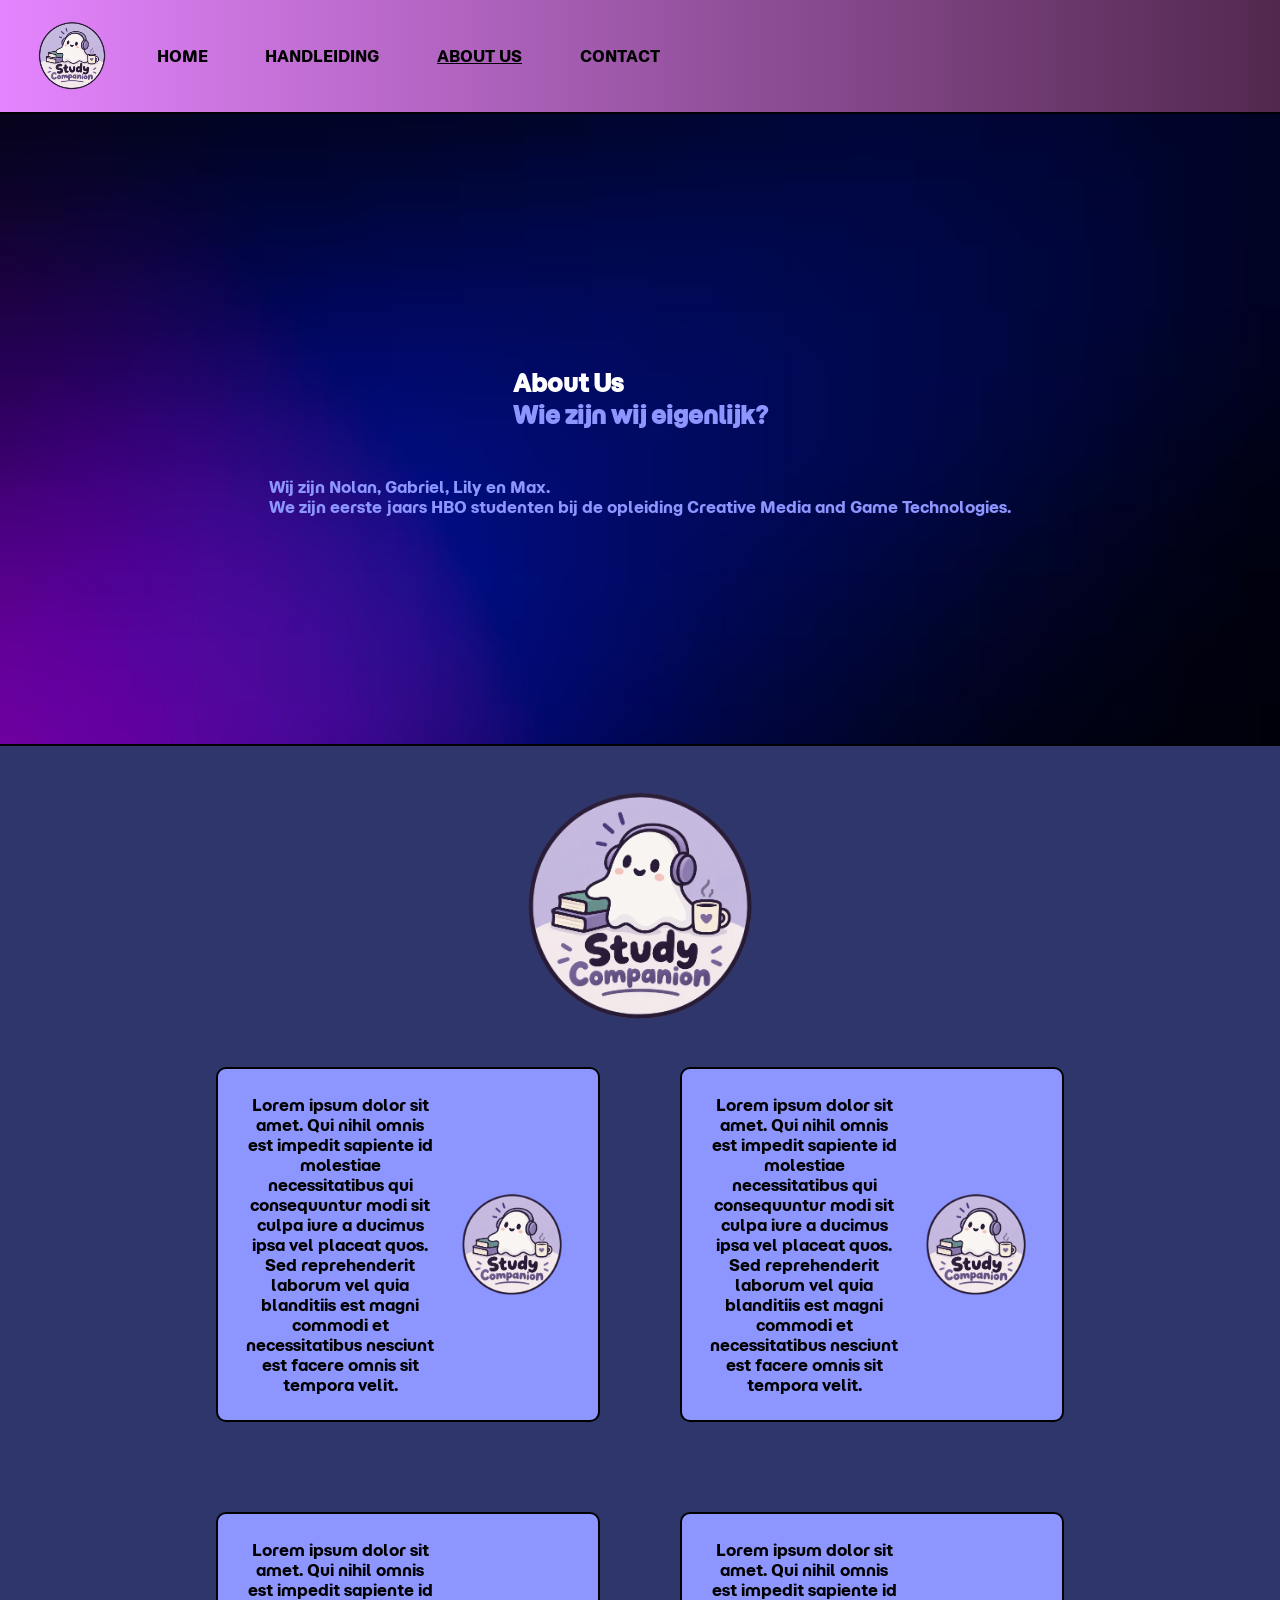
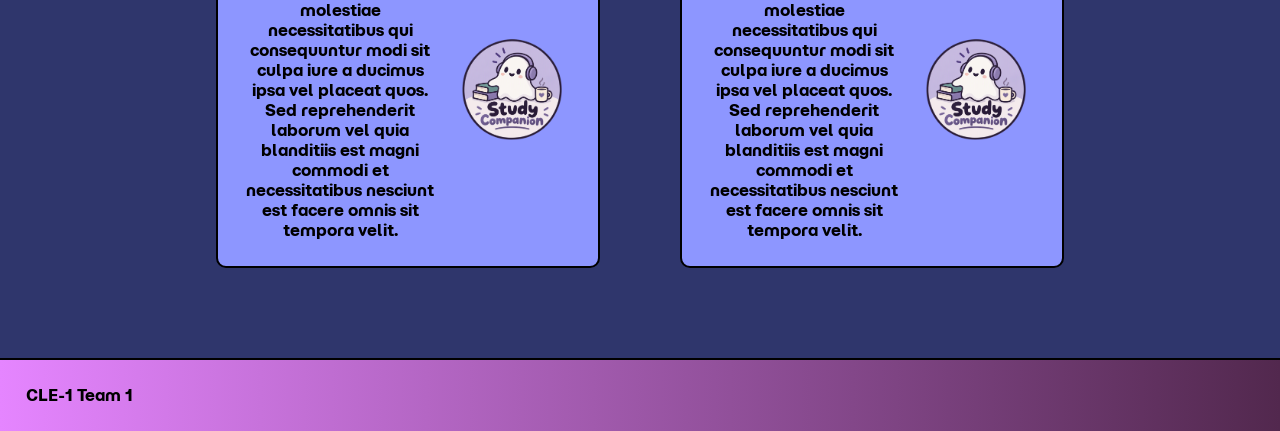
==== aboutus.html @ 8eea3b62 "about us" ====
<!DOCTYPE html>
<html lang="nl">

<head>
    <meta charset="UTF-8">
    <link rel="preconnect" href="https://fonts.googleapis.com">
    <link rel="preconnect" href="https://fonts.gstatic.com" crossorigin>
    <link href="https://fonts.googleapis.com/css2?family=Geist+Pixel&family=Momo+Trust+Display&display=swap"
        rel="stylesheet">
    <link href="css/style.css" rel="stylesheet">
    <link rel="icon" type="image/jpg " href="images/Designer.png">
    <title>AboutUs</title>
</head>

<body>
    <header>
        <nav>
            <div class="navbar">
                <img class="logo" src="./images/Designer.png">
                <a href="index.html">HOME</a>
                <a href="handleiding.html">HANDLEIDING</a>
                <a class="active" href="aboutus.html">ABOUT US</a>
                <a href="contact.html">CONTACT</a>
            </div>
        </nav>
        <hr>
    </header>

    <main>
        <section class="title-box">
            <h1 class="home-title">
                About Us
                <br>
                <p class="home-title-2">Wie zijn wij eigenlijk?</p>
            </h1>
            <p class="intro-text">
                <br>
                Wij zijn Nolan, Gabriel, Lily en Max.
                <br>
                We zijn eerste jaars HBO studenten bij de opleiding Creative Media and Game Technologies.
            </p>
        </section>
        <hr>

        <section class="section-home aboutus-section">
            <img class="logo-2" src="./images/Designer.png">
            <div class="home-box">
                <p class="handleiding-text">
                    <!--Nolan-->
                    Lorem ipsum dolor sit amet. Qui nihil omnis est impedit sapiente id molestiae necessitatibus qui
                    consequuntur modi sit culpa iure a ducimus ipsa vel placeat quos. Sed reprehenderit laborum vel quia
                    blanditiis est magni commodi et necessitatibus nesciunt est facere omnis sit tempora velit.
                    <img class="aboutus-foto" src="./images/Designer.png">
                </p>
                <p class="handleiding-text">
                    <!--Gabriel-->
                    Lorem ipsum dolor sit amet. Qui nihil omnis est impedit sapiente id molestiae necessitatibus qui
                    consequuntur modi sit culpa iure a ducimus ipsa vel placeat quos. Sed reprehenderit laborum vel quia
                    blanditiis est magni commodi et necessitatibus nesciunt est facere omnis sit tempora velit.
                    <img class="aboutus-foto" src="./images/Designer.png">
                </p>
            </div>

            <div class="home-box">
                <p class="handleiding-text">
                    <!--Lily-->
                    Lorem ipsum dolor sit amet. Qui nihil omnis est impedit sapiente id molestiae necessitatibus qui
                    consequuntur modi sit culpa iure a ducimus ipsa vel placeat quos. Sed reprehenderit laborum vel quia
                    blanditiis est magni commodi et necessitatibus nesciunt est facere omnis sit tempora velit.
                    <img class="aboutus-foto" src="./images/Designer.png">
                </p>
                <p class="handleiding-text">
                    <!--Max-->
                    Lorem ipsum dolor sit amet. Qui nihil omnis est impedit sapiente id molestiae necessitatibus qui
                    consequuntur modi sit culpa iure a ducimus ipsa vel placeat quos. Sed reprehenderit laborum vel quia
                    blanditiis est magni commodi et necessitatibus nesciunt est facere omnis sit tempora velit.
                    <img class="aboutus-foto" src="./images/Designer.png">
                </p>
            </div>
        </section>

    </main>
    <hr>

    <div class="footer-box">
        <footer>
            CLE-1 Team 1
        </footer>
    </div>

</body>

</html>
---- css/style.css ----
* {
    margin: 0;
    padding: 0;
    box-sizing: border-box;
    font-family: "Momo Trust Display", sans-serif;
}

body {
    min-height: 100vh;
    display: flex;
    flex-direction: column;
    background-color: #2f366c;
}

hr {
    border: 1px solid black;
}

.momo-trust-display-regular {
    font-family: "Momo Trust Display", sans-serif;
    font-weight: 400;
    font-style: normal;
}

header {
    background-image: linear-gradient(to right, #e585ff, #52284e);
    position: sticky;
    top: 0;
    z-index: 1000;
}

.navbar {
    display: flex;
    align-items: center;
    gap: 2rem;
    padding: 1rem 2rem;
    margin: 0;
}

a {
    display: inline-block;
    padding: 0 1vw 0 1vw;
    text-decoration: none;
    transition-duration: 200ms;
    color: black;
}

a:hover {
    transform: scale(1.2);
    transition-duration: 200ms;
    color: #8d96ff;
}

.active {
    text-decoration: underline;
}

h1 {
    margin: 2vw;
}

.home-title {
    color: white;
}

.home-title-2,
.intro-text {
    color: #8d96ff;
}


.title-box {
    flex: 1;
    display: flex;
    flex-direction: column;
    align-items: center;
    justify-content: center;
    min-height: 70vh;
    background-image: url("../images/backgroundhome.avif");
    background-repeat: no-repeat;
    background-size: cover;
}

.main-box {
    flex: 1;
    display: flex;
    flex-direction: column;
    align-items: center;
    margin: 5vw;
    border: 2px solid black;
    border-radius: 10px;
    padding: 4vw;
    background-color: #8d96ff;
}

.section-home {
    display: flex;
    flex-direction: column;
    align-items: center;
    justify-content: center;
}

.home-box {
    display: flex;
    min-height: 30vh;
    gap: 5rem;
    margin-bottom: 10vh;
}

.home-img {
    width: min(100%, 250px);
    height: auto;
}

.home-text {
    display: flex;
    align-items: center;
    width: 20vw;
    min-height: 12vw;
    padding: 2vw;
    background-color: #8d96ff;
    border: 2px solid black;
    border-radius: 10px;
    transition-duration: 200ms;
}

.home-text:hover {
    transform: scale(1.2);
}

footer {
    margin: 0;

}

.footer-box {
    background-image: linear-gradient(to right, #e585ff, #52284e);
    padding: 2vw;
}

.logo {
    width: 80px;
    height: 80px;
    object-fit: cover;
}

.logo-2 {
    height: 30vh;
    margin: 2vw;
}

/* Contact pagina */

.contactPage {
    display: flex;
    flex-direction: row;
    gap: 1rem;
}

.contactBlock {
    flex: 1;
    align-items: center;
    justify-content: center;
}

.contactBlock img {
    width: 16rem;
    height: 16rem;
}

.main-form {
    justify-content: space-evenly;
}

.intro {
    text-align: center;
}

.intro h1 {
    margin-top: 0;
}

.intro p {
    padding-bottom: 1rem;
}

.contactForm .fnLn,
.contactForm .mailPhone {
    display: flex;
    flex-direction: row;
    gap: 1rem;
}

.contactForm .fnLn {
    padding: 20px 0;
}

.contactForm .mailPhone {
    padding-bottom: 30px;
}

.contactForm .questionInput {
    display: flex;
    flex-direction: column;
    justify-content: center;
    flex: 1;
}

.contactForm .inputBox {
    display: flex;
    flex-direction: column;
    flex: 1;
}

.contactForm .inputBox input {
    width: 100%;
}

.questionInput button {
    padding: 10px, 0;
}

.questionInput button:hover {
    background-color: #e585ff;
}

#logoMobile {
    display: none;
}


/* question bars */

.freqQuest h2 {
    text-align: center;
    justify-content: center;
    background-color: #52284E;
    padding: 2rem;
    border-top: 0.1rem solid black;
    color: white;
}

.accordion {
    background-color: #52284E;
    color: white;
    cursor: pointer;
    padding: 10px;
    width: 100%;
    text-align: left;
    border: none;
    outline: none;
    transition: 0.4s;
}

.panel {
    padding: 1rem;
    background-color: white;
    overflow: hidden;
}

details:not([open]) .panel {
    display: none;
}

summary:hover {
    background-color: #8d96ff;
}

details[open]>summary {
    background-color: #8d96ff;
}


@media (max-width: 480px) and (min-width: 0px) {
    .contactPage {
        display: flex;
        flex-direction: column;
        gap: 1rem;
    }

    #logoMobile {
        display: block;
        width: 8rem;
        height: 8rem;
        align-items: center;
        justify-content: center;
        padding: 1rem;
    }

    #formPic {
        display: none;
    }

    .contactForm .fnLn,
    .contactForm .mailPhone {
        flex-direction: column;
    }

    .contactForm {
        padding-bottom: 2rem;
    }

}

@media (max-width:1032px) and (min-width:768px) {
    .contactPage {
        display: flex;
        flex-direction: column;
        gap: 1rem;
    }

    #logoMobile {
        display: block;
        width: 8rem;
        height: 8rem;
        align-items: center;
        justify-content: center;
        padding: 1rem;
    }

    #formPic {
        display: none;
    }

    .contactForm .fnLn,
    .contactForm .mailPhone {
        flex-direction: column;
    }

    .contactForm .inputBox input,
    .contactForm textarea {
        width: 100%;
        max-width: 100%;
    }

    .contactForm {
        width: 100%;
        padding-bottom: 2rem;
    }

    .contactBlock,
    .contactForm,
    .contactForm .inputBox {
        min-width: 0;
    }
}

/* Handleiding */

.introduction {
    display: flex;
    flex-direction: column;
    background-image: url("../images/backgroundhome.avif");
    background-repeat: no-repeat;
    background-size: cover;
    display: flex;
    flex-direction: column;
    flex: 1;
    justify-content: center;
    padding: 4rem;
    min-height: 60vh;
}

.introduction h1,
.introduction p {
    color: white;
    text-align: center;
}

.introduction h1 {
    padding-top: 2rem;
}

.introduction p {
    padding-bottom: 4rem;
}



#handleiding-1 {
    color: #8d96ff;
}

.handleiding-text {
    display: flex;
    align-items: center;
    width: 30vw;
    min-height: 12vw;
    padding: 2vw;
    background-color: #8d96ff;
    border: 2px solid black;
    border-radius: 10px;
    transition-duration: 200ms;
}

.handleiding-text:hover {
    transform: scale(1.2);
}

/*responsive*/

@media (max-width: 767px) {
    .navbar {
        flex-wrap: wrap;
        justify-content: center;
        gap: 0.75rem;
        padding: 1rem;
    }

    .navbar a {
        padding: 0;
        font-size: 0.8rem;
    }

    .introduction {
        min-height: 45vh;
        padding: 1.5rem;
    }

    .introduction h1 {
        font-size: 1.6rem;
        padding-top: 1rem;
    }

    .introduction p {
        font-size: 1rem;
        line-height: 1.5;
        padding-bottom: 1rem;
    }

    .section-home {
        width: 100%;
        padding: 1rem;
    }

    .logo-2 {
        width: min(60vw, 180px);
        height: auto;
        margin: 1rem;
    }

    .home-box {
        flex-direction: column;
        width: 100%;
        min-height: 0;
        gap: 1rem;
        margin-bottom: 1rem;
    }

    .home-text {
        width: 100%;
        min-height: 0;
        padding: 1rem;
        line-height: 1.5;
    }

    .contactPage {
        flex-direction: column;
        gap: 0;
    }

    .main-box {
        width: calc(100% - 2rem);
        margin: 1rem;
        padding: 1.25rem;
    }


    .main-form {
        width: calc(100% - 2rem);
    }

    .contactForm {
        width: 100%;
    }

    .contactForm .fnLn,
    .contactForm .mailPhone {
        flex-direction: column;
        gap: 1rem;
        padding: 1rem 0;
    }

    .contactForm .inputBox input,
    .contactForm textarea {
        width: 100%;
        max-width: 100%;
        padding: 0.6rem;
    }

    .freqQuest h2 {
        font-size: 1.25rem;
        padding: 1.25rem;
    }
}

/*About us*/

.aboutus-foto {
    width: 120px;
    height: 120px;
}

.aboutus-section .handleiding-text {
    flex-direction: row;
    width: 30vw;
    gap: 1rem;
    text-align: center;
}



@media (max-width: 767px) {
    .aboutus-section {
        padding: 3rem;
    }

    .aboutus-section .home-box {
        flex-direction: column;
        width: 100%;
        gap: 1rem;
        margin-bottom: 1rem;
    }

    .aboutus-section .handleiding-text {
        width: 100%;
        min-height: 0;
        padding: 1rem;
    }

    .aboutus-foto {
        width: min(45vw, 120px);
        height: auto;
    }
}
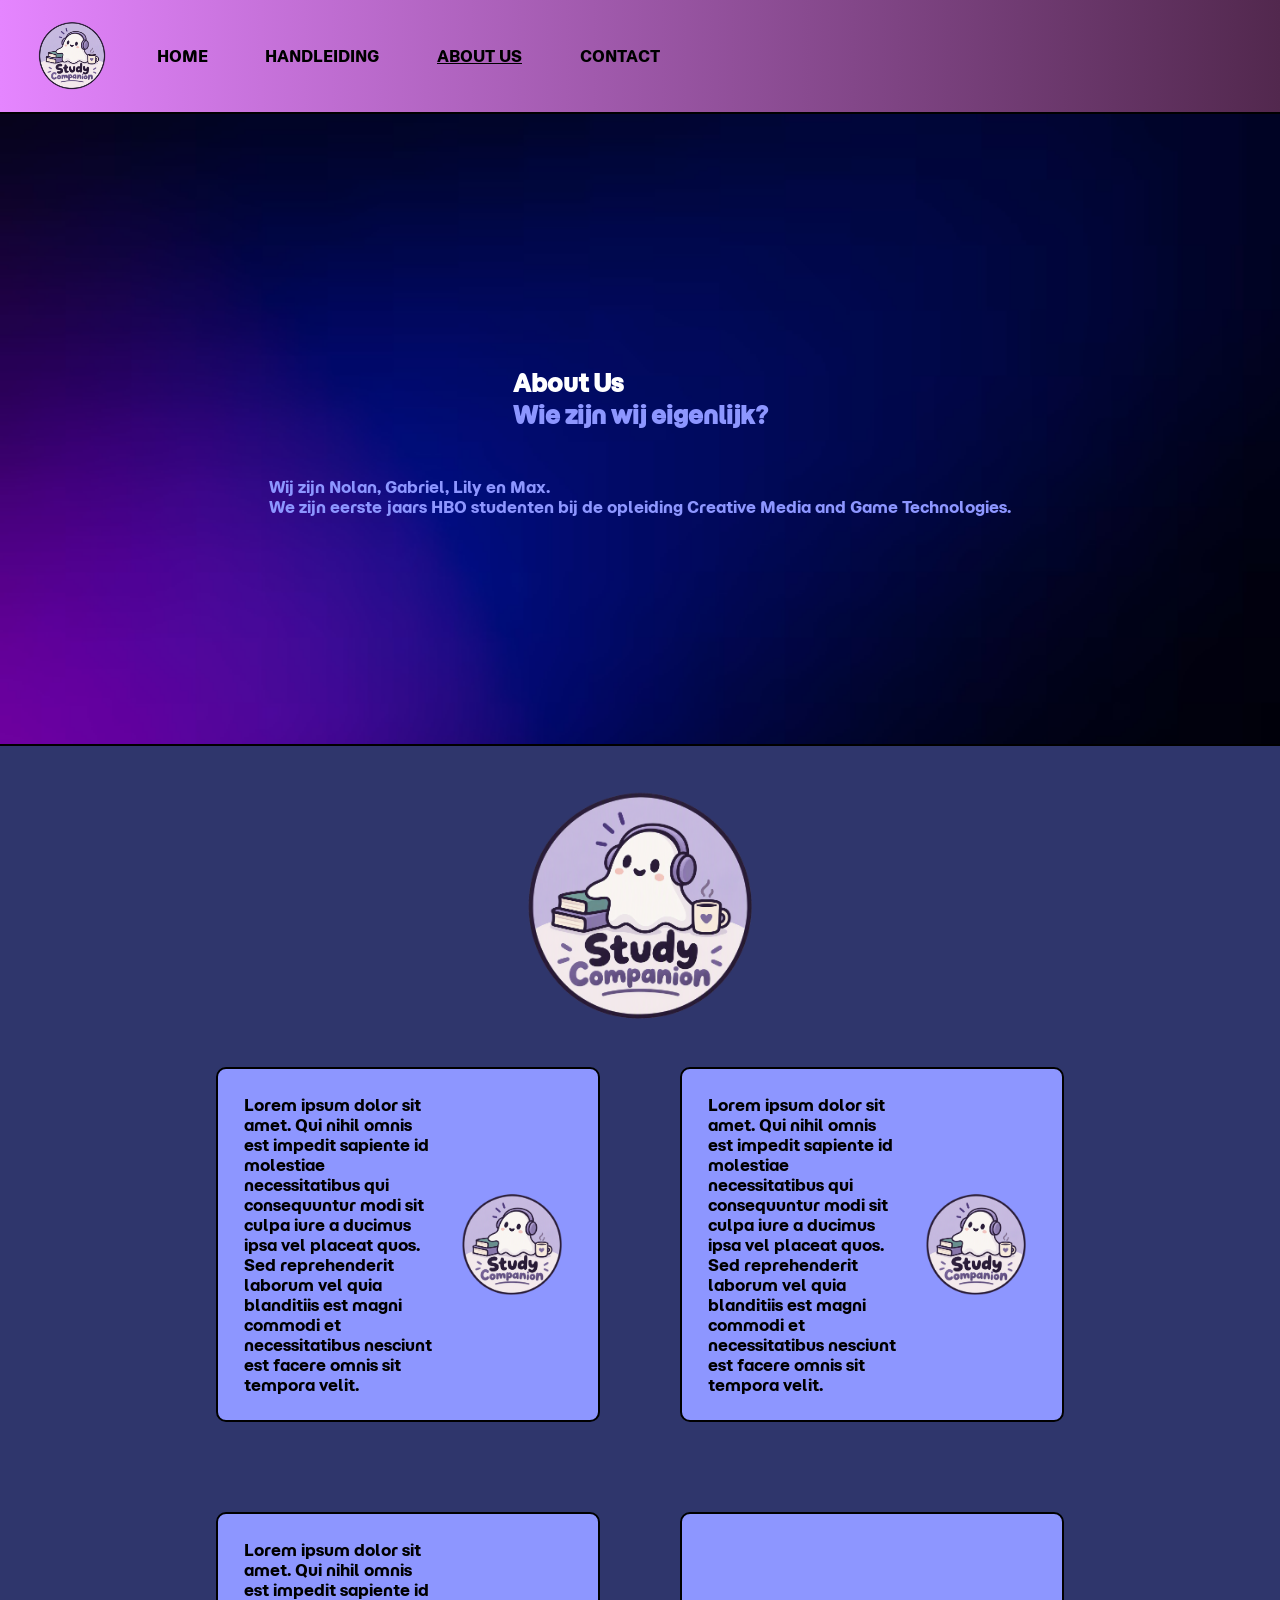
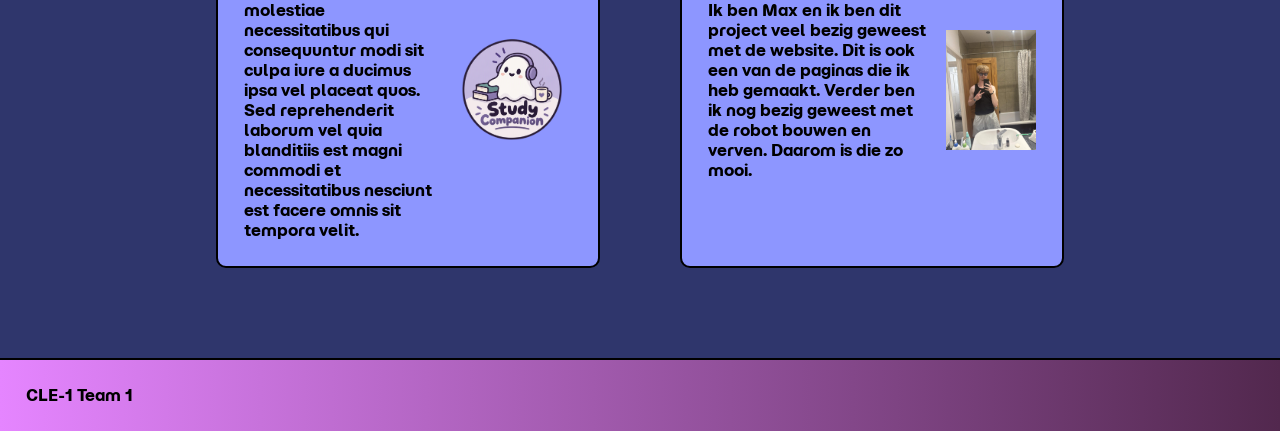
==== commit 59a28f11: "about us max" ====
--- a/aboutus.html
+++ b/aboutus.html
@@ -71,10 +71,11 @@
                 </p>
                 <p class="handleiding-text">
                     <!--Max-->
-                    Lorem ipsum dolor sit amet. Qui nihil omnis est impedit sapiente id molestiae necessitatibus qui
-                    consequuntur modi sit culpa iure a ducimus ipsa vel placeat quos. Sed reprehenderit laborum vel quia
-                    blanditiis est magni commodi et necessitatibus nesciunt est facere omnis sit tempora velit.
-                    <img class="aboutus-foto" src="./images/Designer.png">
+                    Ik ben Max en ik ben dit project veel bezig geweest met de website. Dit is ook een van de paginas
+                    die
+                    ik heb gemaakt. Verder ben ik nog bezig geweest met de robot bouwen en verven. Daarom is die zo
+                    mooi.
+                    <img class="aboutus-foto" src="./images/max.jpg">
                 </p>
             </div>
         </section>
--- a/css/style.css
+++ b/css/style.css
@@ -505,7 +505,6 @@
     flex-direction: row;
     width: 30vw;
     gap: 1rem;
-    text-align: center;
 }
 
 
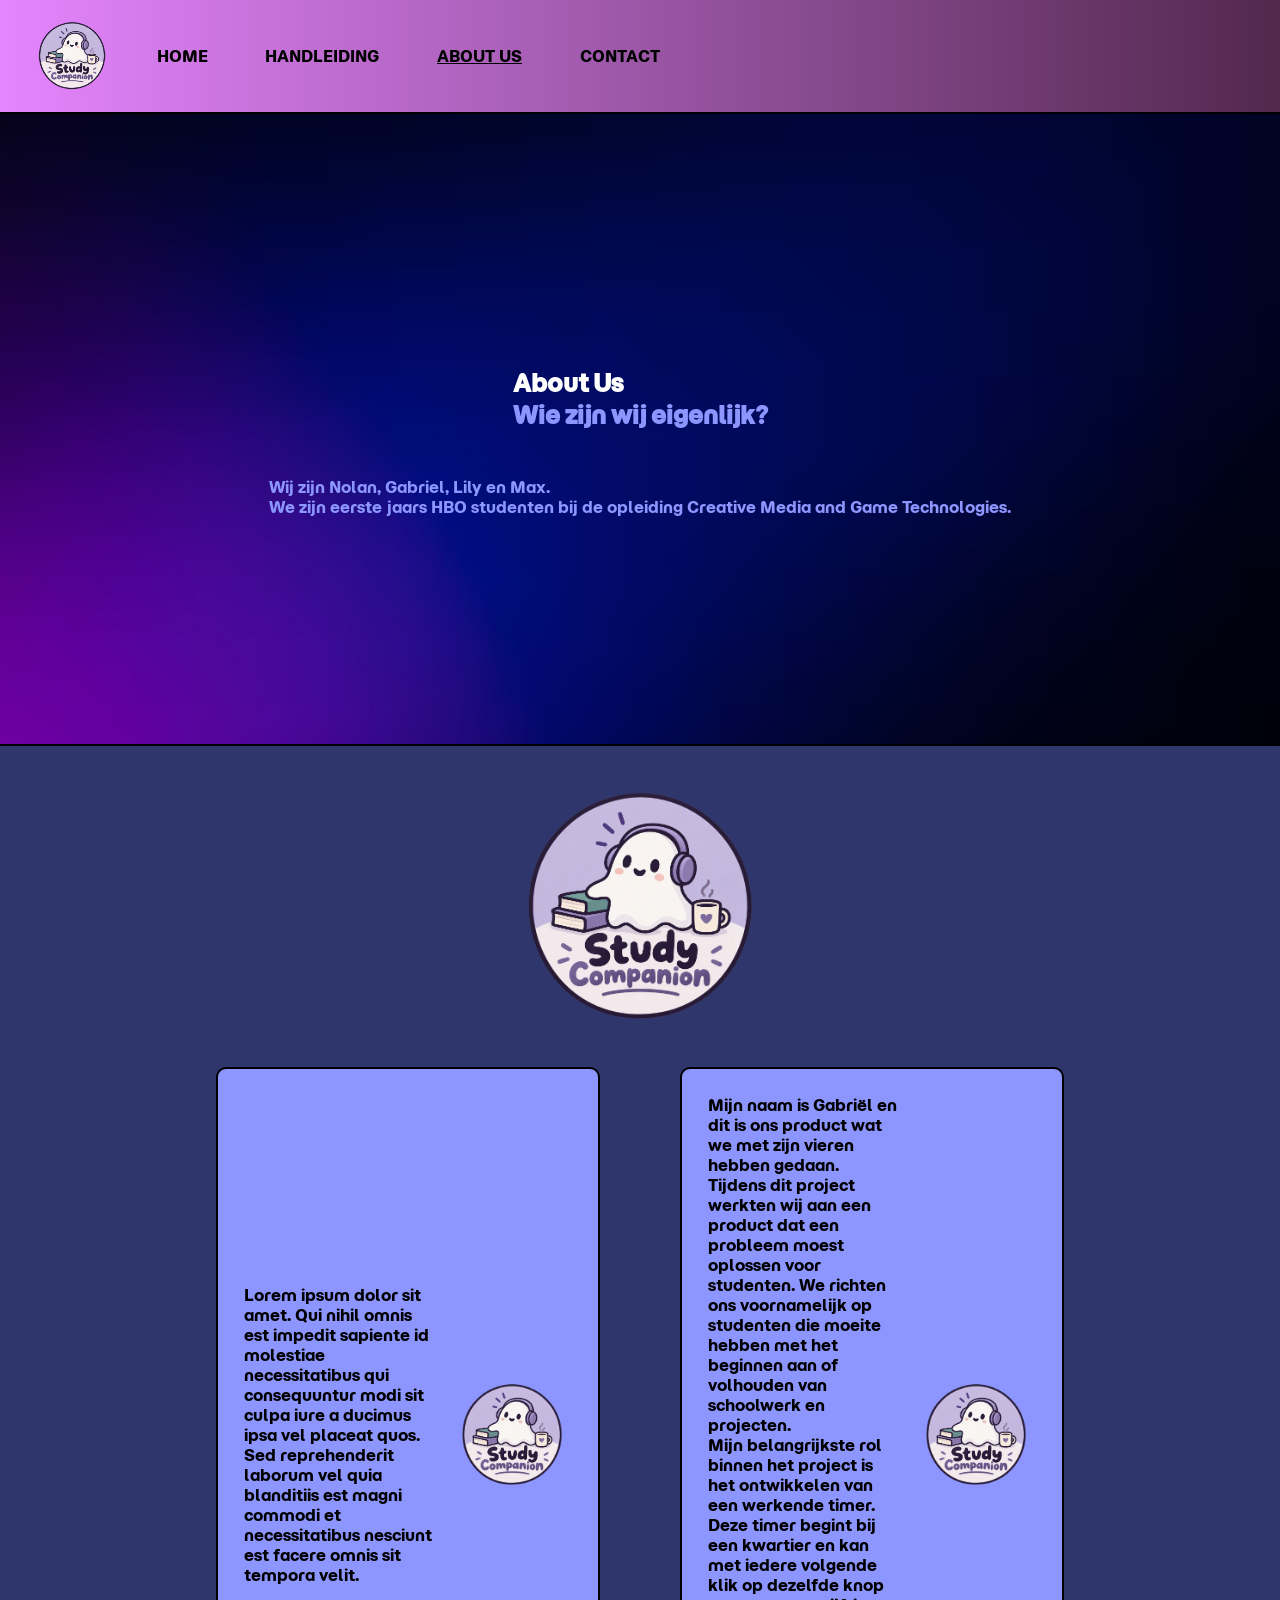
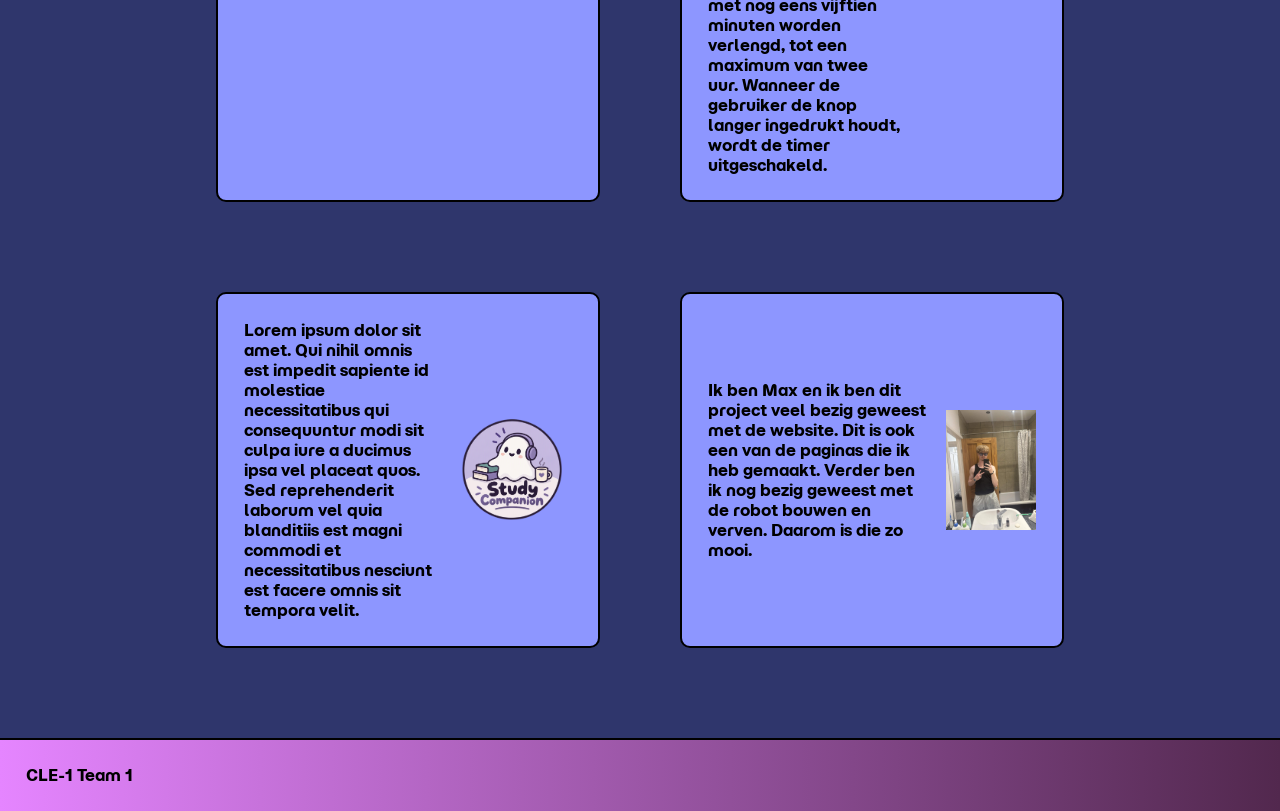
==== commit 88f5dad7: "a bout" ====
--- a/aboutus.html
+++ b/aboutus.html
@@ -53,10 +53,9 @@
                     <img class="aboutus-foto" src="./images/Designer.png">
                 </p>
                 <p class="handleiding-text">
-                    <!--Gabriel-->
-                    Lorem ipsum dolor sit amet. Qui nihil omnis est impedit sapiente id molestiae necessitatibus qui
-                    consequuntur modi sit culpa iure a ducimus ipsa vel placeat quos. Sed reprehenderit laborum vel quia
-                    blanditiis est magni commodi et necessitatibus nesciunt est facere omnis sit tempora velit.
+                    Mijn naam is Gabriël en dit is ons product wat we met zijn vieren hebben gedaan. Tijdens dit project werkten wij aan een product dat een probleem moest oplossen voor studenten. We richten ons voornamelijk op studenten die moeite hebben met het beginnen aan of volhouden van schoolwerk en projecten.
+                    <br>
+                    Mijn belangrijkste rol binnen het project is het ontwikkelen van een werkende timer. Deze timer begint bij een kwartier en kan met iedere volgende klik op dezelfde knop met nog eens vijftien minuten worden verlengd, tot een maximum van twee uur. Wanneer de gebruiker de knop langer ingedrukt houdt, wordt de timer uitgeschakeld.
                     <img class="aboutus-foto" src="./images/Designer.png">
                 </p>
             </div>
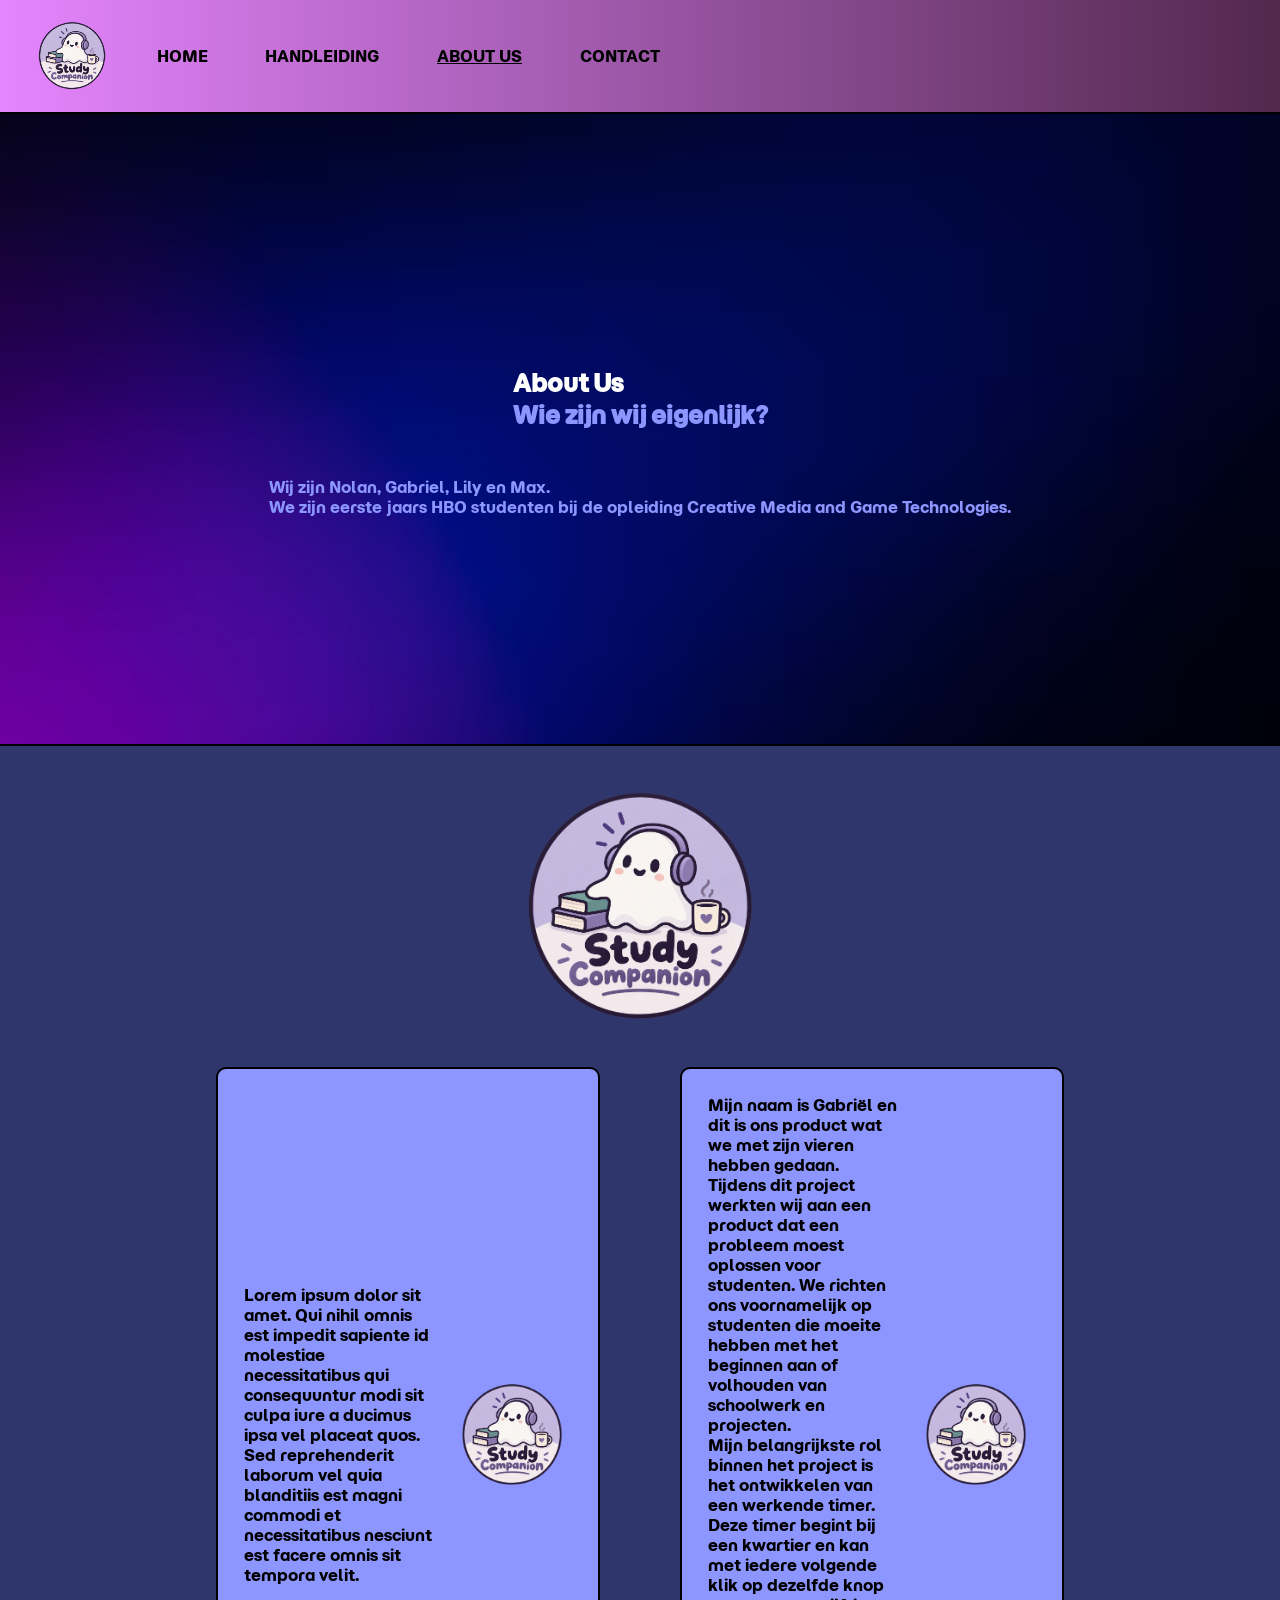
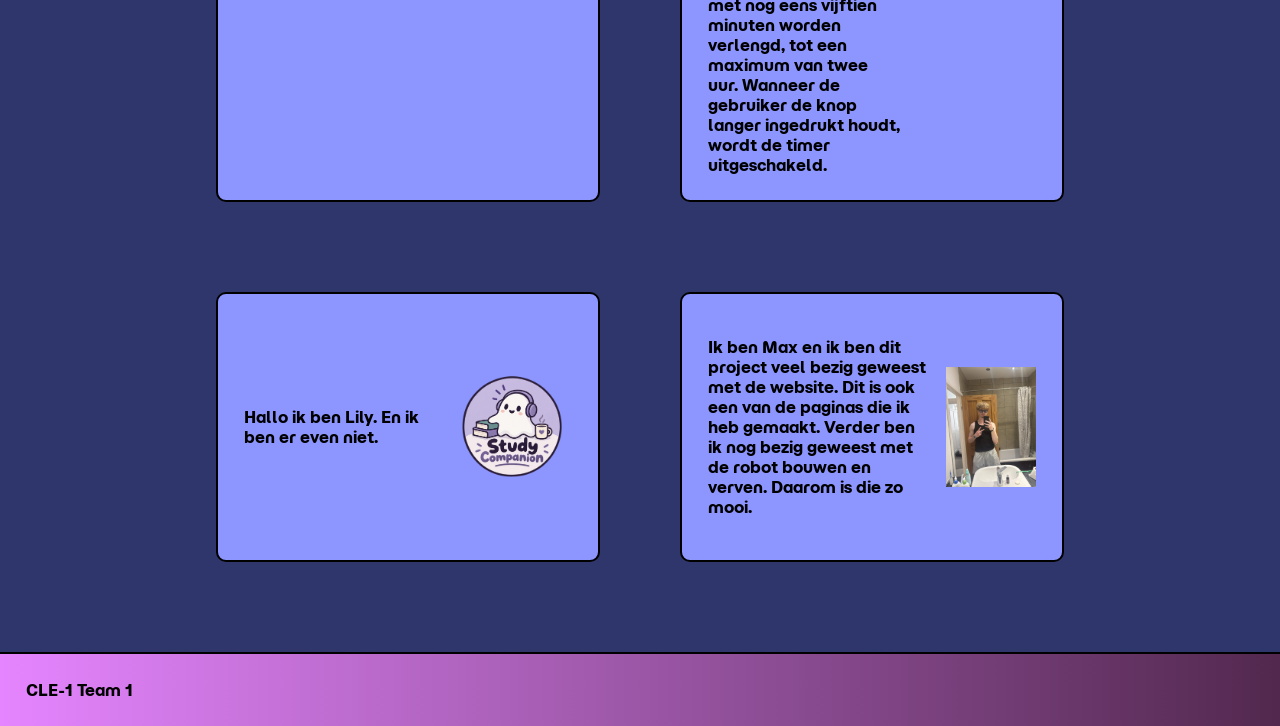
==== commit e64b4c89: "aboutus" ====
--- a/aboutus.html
+++ b/aboutus.html
@@ -53,9 +53,15 @@
                     <img class="aboutus-foto" src="./images/Designer.png">
                 </p>
                 <p class="handleiding-text">
-                    Mijn naam is Gabriël en dit is ons product wat we met zijn vieren hebben gedaan. Tijdens dit project werkten wij aan een product dat een probleem moest oplossen voor studenten. We richten ons voornamelijk op studenten die moeite hebben met het beginnen aan of volhouden van schoolwerk en projecten.
+                    Mijn naam is Gabriël en dit is ons product wat we met zijn vieren hebben gedaan. Tijdens dit project
+                    werkten wij aan een product dat een probleem moest oplossen voor studenten. We richten ons
+                    voornamelijk op studenten die moeite hebben met het beginnen aan of volhouden van schoolwerk en
+                    projecten.
                     <br>
-                    Mijn belangrijkste rol binnen het project is het ontwikkelen van een werkende timer. Deze timer begint bij een kwartier en kan met iedere volgende klik op dezelfde knop met nog eens vijftien minuten worden verlengd, tot een maximum van twee uur. Wanneer de gebruiker de knop langer ingedrukt houdt, wordt de timer uitgeschakeld.
+                    Mijn belangrijkste rol binnen het project is het ontwikkelen van een werkende timer. Deze timer
+                    begint bij een kwartier en kan met iedere volgende klik op dezelfde knop met nog eens vijftien
+                    minuten worden verlengd, tot een maximum van twee uur. Wanneer de gebruiker de knop langer ingedrukt
+                    houdt, wordt de timer uitgeschakeld.
                     <img class="aboutus-foto" src="./images/Designer.png">
                 </p>
             </div>
@@ -63,9 +69,7 @@
             <div class="home-box">
                 <p class="handleiding-text">
                     <!--Lily-->
-                    Lorem ipsum dolor sit amet. Qui nihil omnis est impedit sapiente id molestiae necessitatibus qui
-                    consequuntur modi sit culpa iure a ducimus ipsa vel placeat quos. Sed reprehenderit laborum vel quia
-                    blanditiis est magni commodi et necessitatibus nesciunt est facere omnis sit tempora velit.
+                    Hallo ik ben Lily. En ik ben er even niet.
                     <img class="aboutus-foto" src="./images/Designer.png">
                 </p>
                 <p class="handleiding-text">
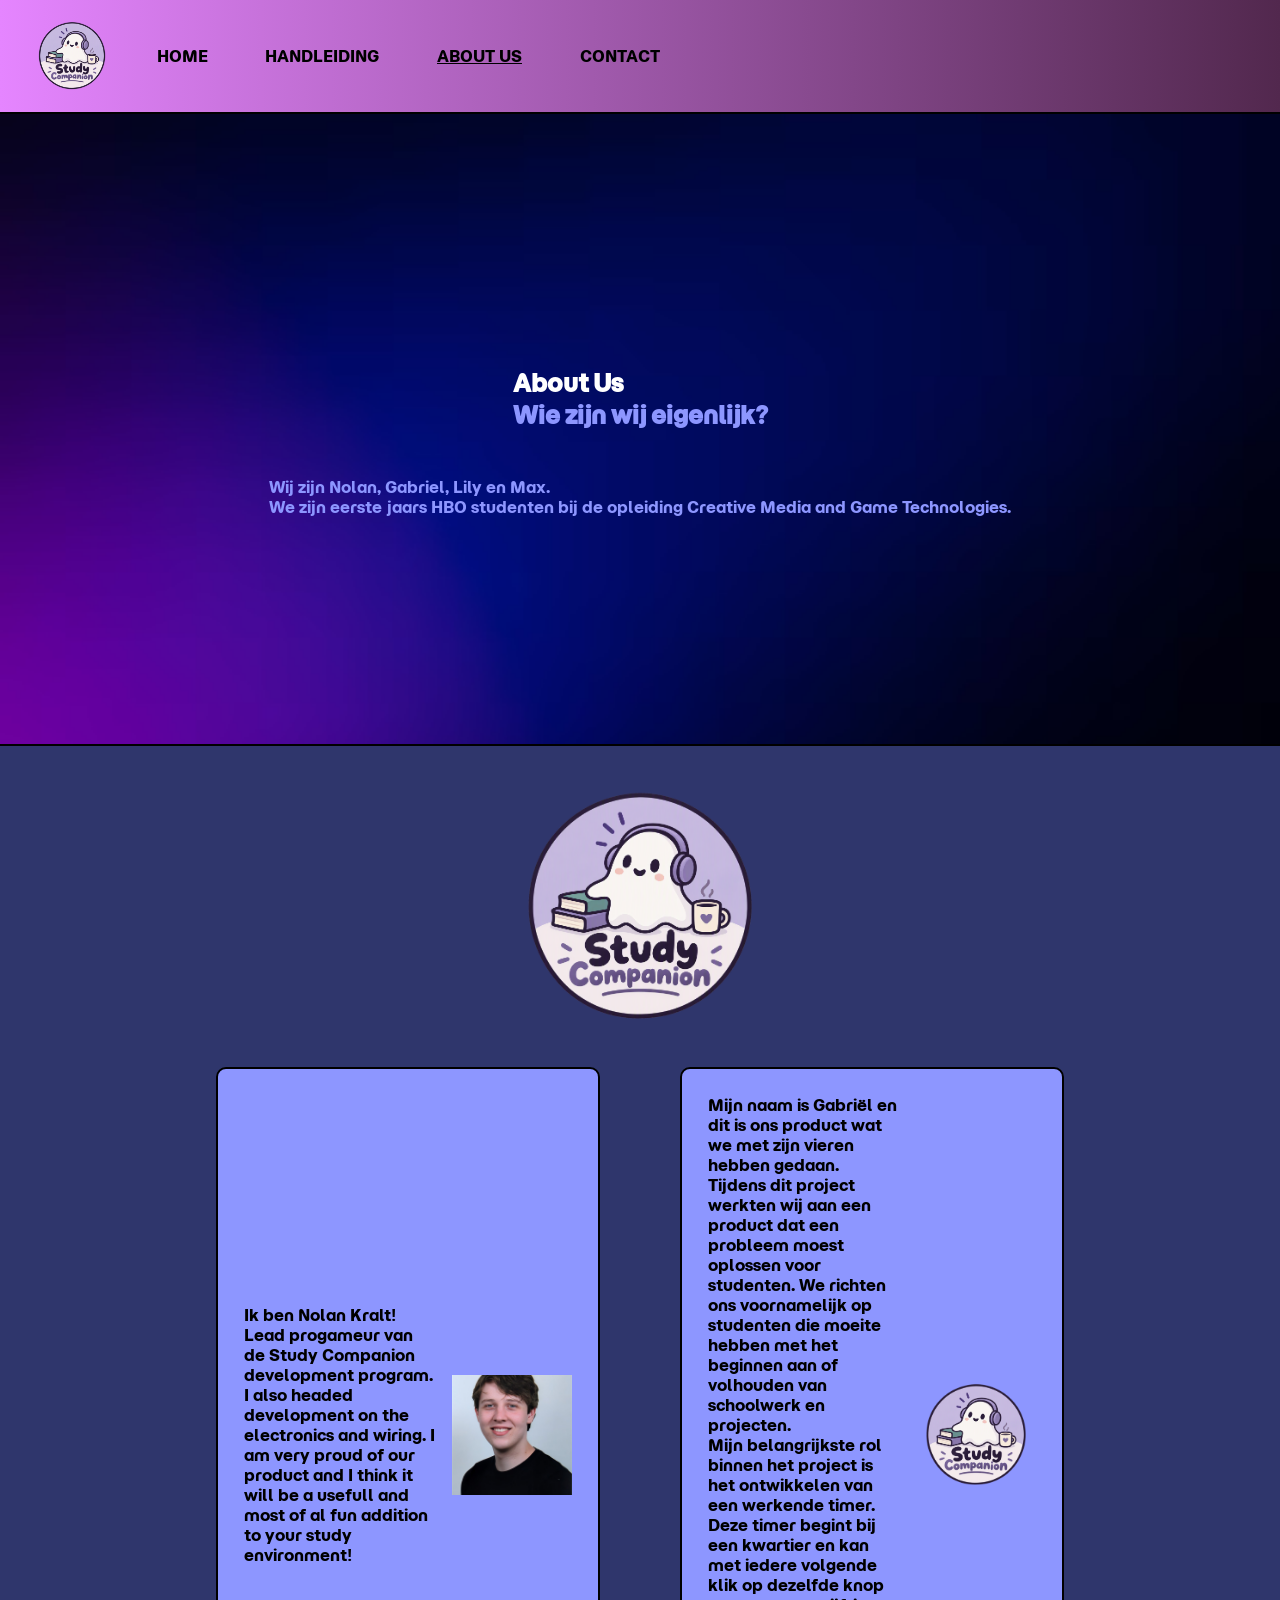
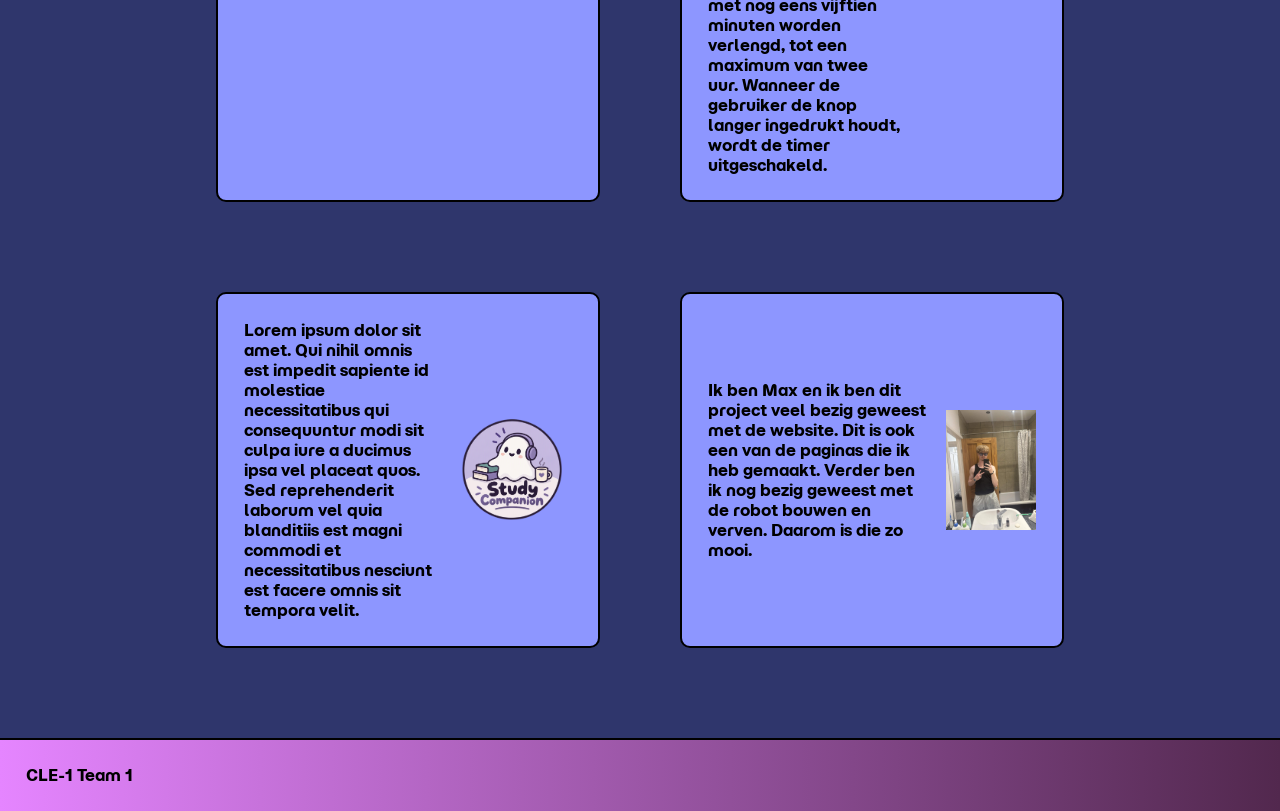
==== commit f6a3a449: "Website about me Nolan Mijn About me text added" ====
--- a/aboutus.html
+++ b/aboutus.html
@@ -47,21 +47,13 @@
             <div class="home-box">
                 <p class="handleiding-text">
                     <!--Nolan-->
-                    Lorem ipsum dolor sit amet. Qui nihil omnis est impedit sapiente id molestiae necessitatibus qui
-                    consequuntur modi sit culpa iure a ducimus ipsa vel placeat quos. Sed reprehenderit laborum vel quia
-                    blanditiis est magni commodi et necessitatibus nesciunt est facere omnis sit tempora velit.
-                    <img class="aboutus-foto" src="./images/Designer.png">
+                    Ik ben Nolan Kralt! Lead progameur van de Study Companion development program. I also headed development on the electronics and wiring. I am very proud of our product and I think it will be a usefull and most of al fun addition to your study environment!
+                    <img class="aboutus-foto" src="./images/nolanman.png">
                 </p>
                 <p class="handleiding-text">
-                    Mijn naam is Gabriël en dit is ons product wat we met zijn vieren hebben gedaan. Tijdens dit project
-                    werkten wij aan een product dat een probleem moest oplossen voor studenten. We richten ons
-                    voornamelijk op studenten die moeite hebben met het beginnen aan of volhouden van schoolwerk en
-                    projecten.
+                    Mijn naam is Gabriël en dit is ons product wat we met zijn vieren hebben gedaan. Tijdens dit project werkten wij aan een product dat een probleem moest oplossen voor studenten. We richten ons voornamelijk op studenten die moeite hebben met het beginnen aan of volhouden van schoolwerk en projecten.
                     <br>
-                    Mijn belangrijkste rol binnen het project is het ontwikkelen van een werkende timer. Deze timer
-                    begint bij een kwartier en kan met iedere volgende klik op dezelfde knop met nog eens vijftien
-                    minuten worden verlengd, tot een maximum van twee uur. Wanneer de gebruiker de knop langer ingedrukt
-                    houdt, wordt de timer uitgeschakeld.
+                    Mijn belangrijkste rol binnen het project is het ontwikkelen van een werkende timer. Deze timer begint bij een kwartier en kan met iedere volgende klik op dezelfde knop met nog eens vijftien minuten worden verlengd, tot een maximum van twee uur. Wanneer de gebruiker de knop langer ingedrukt houdt, wordt de timer uitgeschakeld.
                     <img class="aboutus-foto" src="./images/Designer.png">
                 </p>
             </div>
@@ -69,7 +61,9 @@
             <div class="home-box">
                 <p class="handleiding-text">
                     <!--Lily-->
-                    Hallo ik ben Lily. En ik ben er even niet.
+                    Lorem ipsum dolor sit amet. Qui nihil omnis est impedit sapiente id molestiae necessitatibus qui
+                    consequuntur modi sit culpa iure a ducimus ipsa vel placeat quos. Sed reprehenderit laborum vel quia
+                    blanditiis est magni commodi et necessitatibus nesciunt est facere omnis sit tempora velit.
                     <img class="aboutus-foto" src="./images/Designer.png">
                 </p>
                 <p class="handleiding-text">
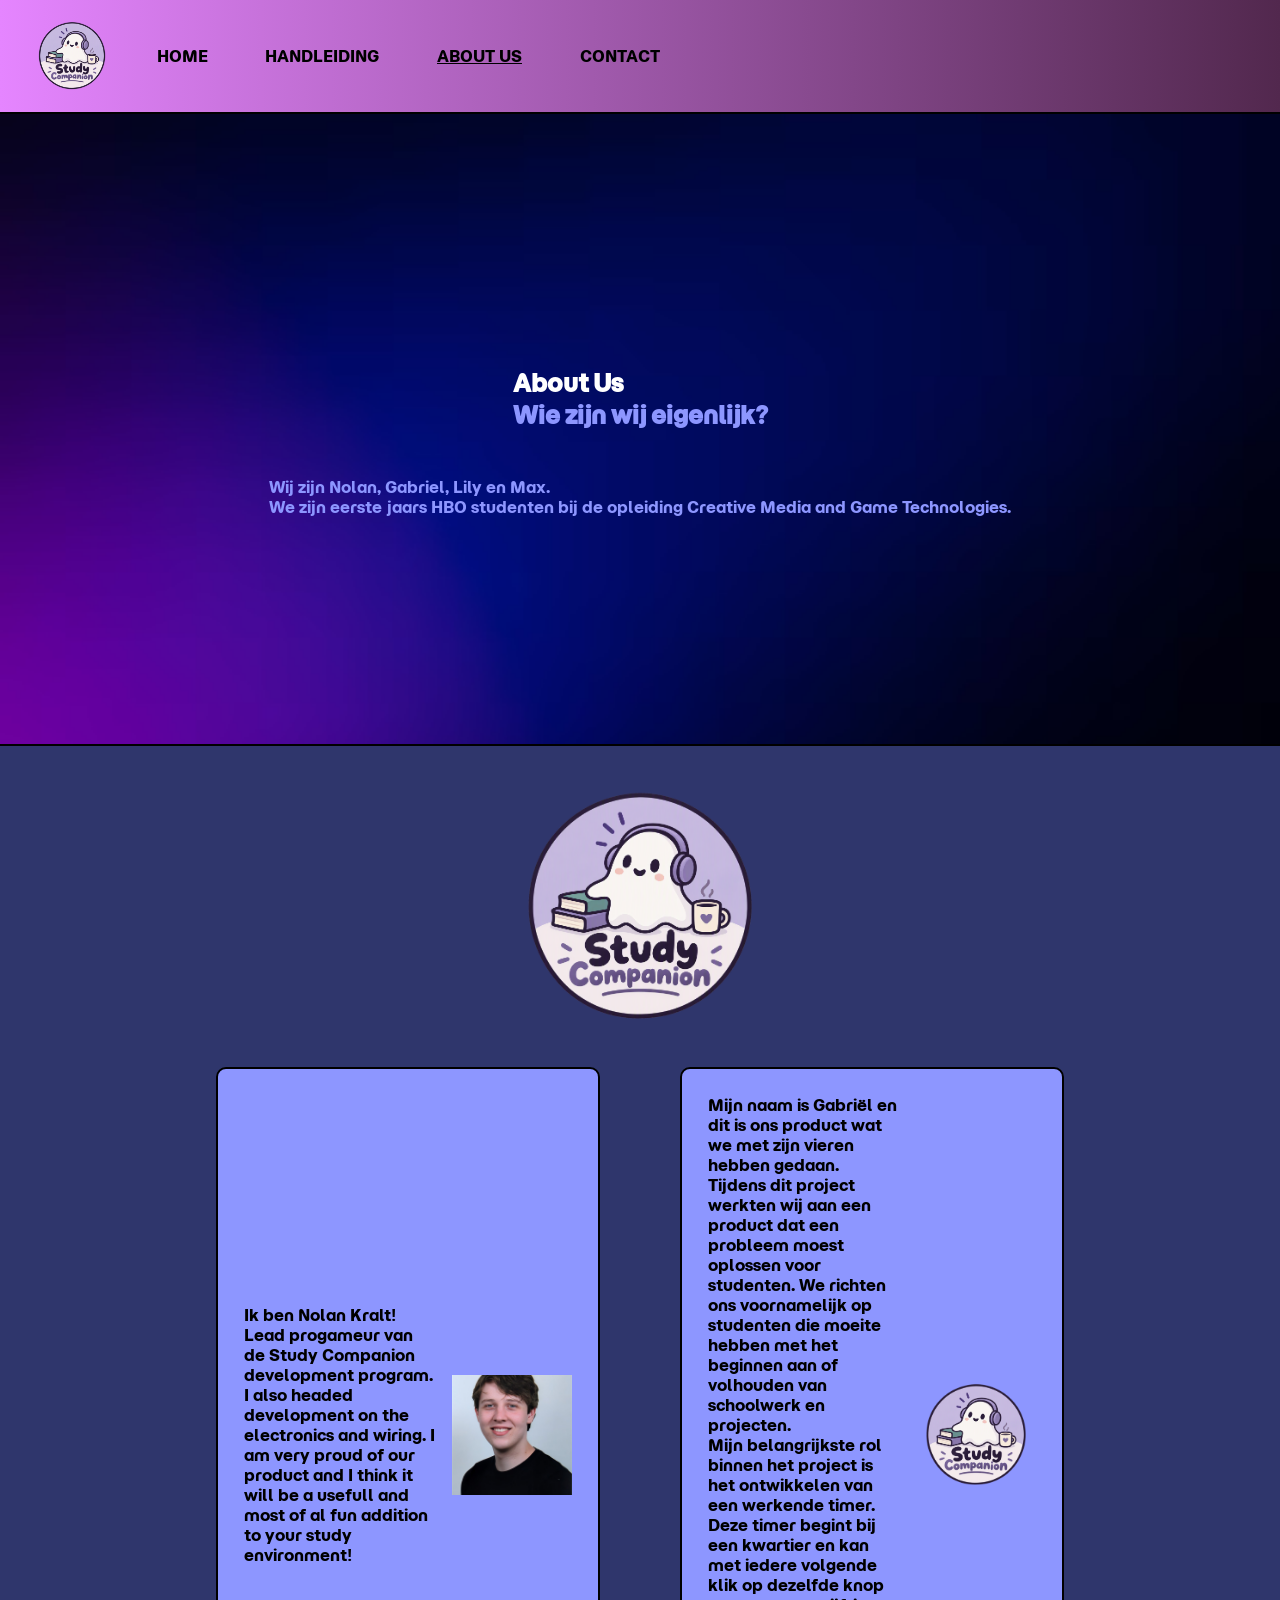
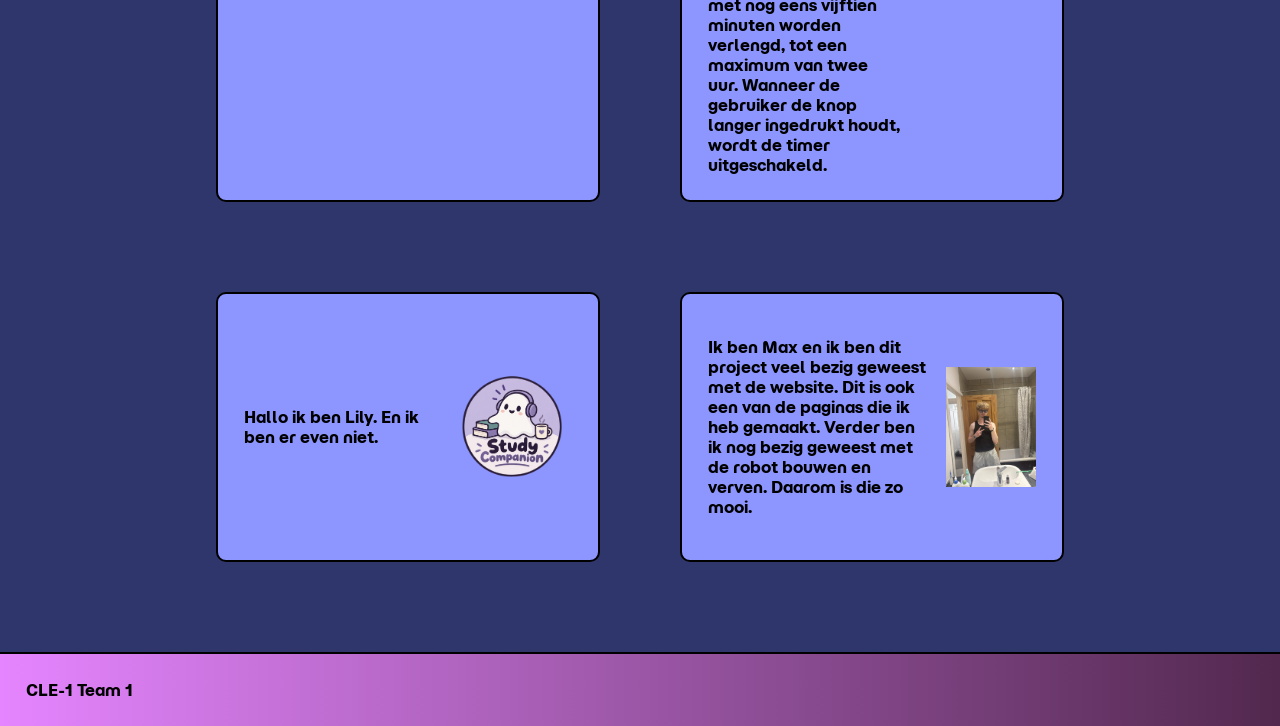
==== commit f5300905: "Merge branch 'main' of https://github.com/hoogendoornmax-code/CLE-1-team-1" ====
--- a/aboutus.html
+++ b/aboutus.html
@@ -51,9 +51,15 @@
                     <img class="aboutus-foto" src="./images/nolanman.png">
                 </p>
                 <p class="handleiding-text">
-                    Mijn naam is Gabriël en dit is ons product wat we met zijn vieren hebben gedaan. Tijdens dit project werkten wij aan een product dat een probleem moest oplossen voor studenten. We richten ons voornamelijk op studenten die moeite hebben met het beginnen aan of volhouden van schoolwerk en projecten.
+                    Mijn naam is Gabriël en dit is ons product wat we met zijn vieren hebben gedaan. Tijdens dit project
+                    werkten wij aan een product dat een probleem moest oplossen voor studenten. We richten ons
+                    voornamelijk op studenten die moeite hebben met het beginnen aan of volhouden van schoolwerk en
+                    projecten.
                     <br>
-                    Mijn belangrijkste rol binnen het project is het ontwikkelen van een werkende timer. Deze timer begint bij een kwartier en kan met iedere volgende klik op dezelfde knop met nog eens vijftien minuten worden verlengd, tot een maximum van twee uur. Wanneer de gebruiker de knop langer ingedrukt houdt, wordt de timer uitgeschakeld.
+                    Mijn belangrijkste rol binnen het project is het ontwikkelen van een werkende timer. Deze timer
+                    begint bij een kwartier en kan met iedere volgende klik op dezelfde knop met nog eens vijftien
+                    minuten worden verlengd, tot een maximum van twee uur. Wanneer de gebruiker de knop langer ingedrukt
+                    houdt, wordt de timer uitgeschakeld.
                     <img class="aboutus-foto" src="./images/Designer.png">
                 </p>
             </div>
@@ -61,9 +67,7 @@
             <div class="home-box">
                 <p class="handleiding-text">
                     <!--Lily-->
-                    Lorem ipsum dolor sit amet. Qui nihil omnis est impedit sapiente id molestiae necessitatibus qui
-                    consequuntur modi sit culpa iure a ducimus ipsa vel placeat quos. Sed reprehenderit laborum vel quia
-                    blanditiis est magni commodi et necessitatibus nesciunt est facere omnis sit tempora velit.
+                    Hallo ik ben Lily. En ik ben er even niet.
                     <img class="aboutus-foto" src="./images/Designer.png">
                 </p>
                 <p class="handleiding-text">
